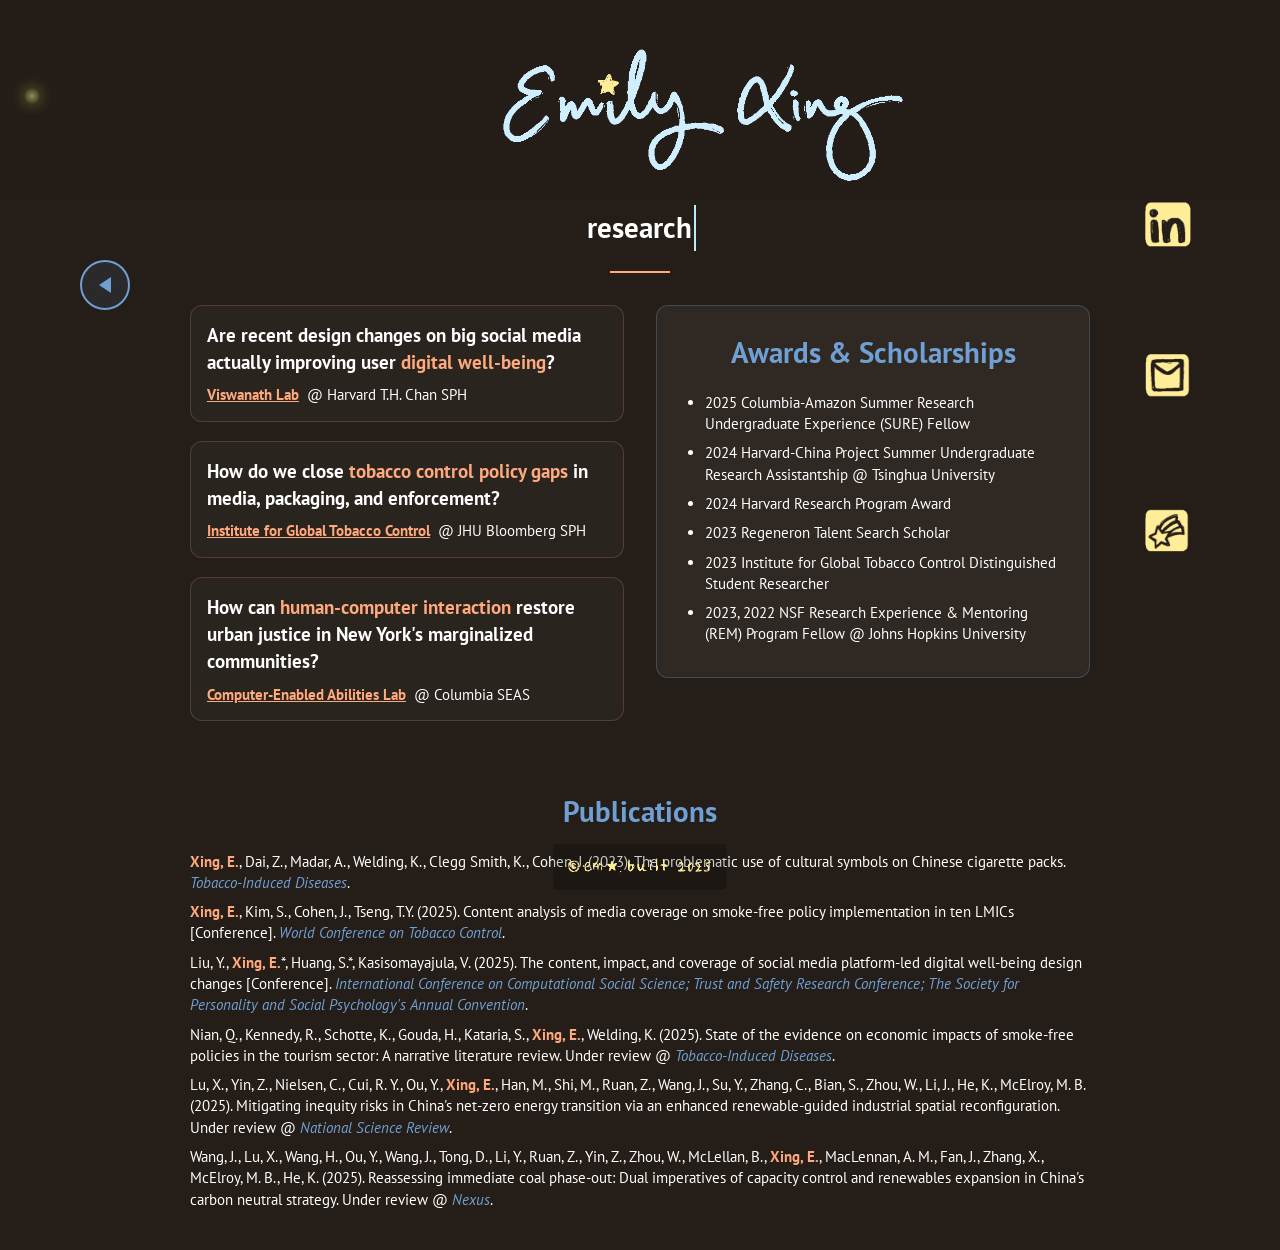
==== flower_research.html @ 37401774 "Update flower_research.html" ====
<!DOCTYPE html>
<html lang="en">
<head>
  <meta charset="UTF-8" />
  <meta name="viewport" content="width=device-width, initial-scale=1.0"/>
  <title>Research – Emily Xing</title>

  <!-- Load PT Sans and Courier Prime from Google Fonts -->
  <link
    href="https://fonts.googleapis.com/css2?family=PT+Sans:wght@400;700&family=Courier+Prime:wght@400;700&display=swap"
    rel="stylesheet"
  />

  <!-- Favicon -->
  <link rel="icon" href="images/favicon.PNG" type="image/png" />

  <style>
    /* ─── RESET & BASE ───────────────────────────────── */
    * {
      margin: 0; padding: 0; box-sizing: border-box;
    }
    body {
      background: #241d18;
      color: #fff;
      font-family: 'PT Sans', sans-serif;
      line-height: 1.6;
      cursor: url("images/cursor_normal.cur") 0 0, auto;
      padding: 2rem;
      padding-top: 6rem; /* space for fixed header */
      min-height: 120vh;
    }
    a {
      text-decoration: none;
    }

    /* ─── GLOWING CURSOR & SPARKLES ──────────────────── */
    .cursor-glow {
      position: fixed;
      width: 15px; height: 15px; border-radius: 50%;
      background: radial-gradient(circle, rgba(255,255,100,0.5) 0%, rgba(255,255,150,0.2) 60%, transparent 100%);
      pointer-events: none; z-index: 9999; transform: translate(-50%, -50%);
      box-shadow: 0 0 15px rgba(255,255,100,0.4);
      animation: firefly-glow 2.5s ease-in-out infinite;
    }
    .sparkle {
      position: fixed; width: 3px; height: 3px; background: rgba(255,255,120,0.8);
      border-radius: 50%; pointer-events: none; z-index: 9998;
      animation: sparkle-fade 1.2s ease-out forwards;
    }
    @keyframes firefly-glow {
      0%, 100% {
        transform: translate(-50%, -50%) scale(1);
        opacity: 0.8;
      }
      50% {
        transform: translate(-50%, -50%) scale(1.15);
        opacity: 1;
      }
    }
    @keyframes sparkle-fade {
      0% {
        opacity: 0.8;
        transform: scale(1);
      }
      100% {
        opacity: 0;
        transform: scale(0.3);
      }
    }

    /* ─── HEADER ────────────────────────────────────── */
    header {
      position: fixed;
      top: 55px;
      left: 55%;
      transform: translateX(-50%);
      display: inline-block;
      border-radius: 2px;
      z-index: 100;
    }
    header img.logo {
      display: block;
      margin: 0 auto;
      width: 80%;
      max-width: 80%;
      transform: translateY(-10px);
    }
    /* Gradient overlay under header for fade effect */
    .header-fade {
      position: fixed;
      top: 0;
      left: 0;
      width: 100%;
      height: 200px; /* covers header + a bit of content */
      background: linear-gradient(to bottom, #241d18 0%, transparent 100%);
      pointer-events: none;
      z-index: 90;
    }

    /* ─── HOME NAVIGATION ARROW ─────────────────────── */
    .home-nav {
      position: fixed;
      top: 260px;
      left: 80px;
      z-index: 100;
      background: rgba(112, 159, 211, 0.1);
      border: 2px solid #709fd3;
      border-radius: 50%;
      width: 50px;
      height: 50px;
      display: flex;
      align-items: center;
      justify-content: center;
      cursor: pointer;
      transition: all 0.3s ease;
      backdrop-filter: blur(10px);
    }
    .home-nav:hover {
      background: rgba(112, 159, 211, 0.2);
      border-color: #87ceeb;
      box-shadow: 0 0 20px rgba(112, 159, 211, 0.4);
      transform: translateX(-5px);
    }
    .home-nav::before {
      content: '';
      width: 0;
      height: 0;
      border-top: 8px solid transparent;
      border-bottom: 8px solid transparent;
      border-right: 12px solid #709fd3;
      transition: border-right-color 0.3s ease;
    }
    .home-nav:hover::before {
      border-right-color: #87ceeb;
    }

    /* ─── TYPEWRITER FOR "Research" ─────────────────── */
     .typewriter-line {
            display: inline-block;
            font-family: 'PT Sans', sans-serif;
            font-weight: 560;
            font-size: 1.8rem;
            margin: 220px auto 0 auto; /* Increased from 180px to 280px */
            color: white;
            overflow: hidden;
            white-space: nowrap;
        }
        
        /* Default state - text visible, no animation */
        .typewriter-line.no-animation {
            width: auto;
            border: none;
        }
        
        /* Animated state - only on first visit */
        .typewriter-line.animate {
            border-right: 0.1em solid #bdeafe;
            width: 0;
            animation: typing 2.25s steps(9, end) forwards, blink-caret 0.8s step-end infinite;
        }
        
        @keyframes typing {
            from { width: 0; }
            to { width: 7ch; } /* "research" is 8 characters */
        }
        
        @keyframes blink-caret {
            50% { border-color: transparent; }
        }
        

    /* ─── RIGHT SOCIAL ICONS ────────────────────────── */
    .social-sidebar {
      position: fixed;
      top: 150px;
      right: 37px;
      height: 400px;
      display: flex;
      flex-direction: column;
      align-items: center;
      gap: 1px;
      z-index: 10;
    }
    .social-sidebar img {
      display: block;
      transform: scale(0.4);
      transform-origin: center center;
    }
    .social-sidebar a + a {
      margin-top: 1px;
    }
    .social-sidebar a:hover img {
      filter: brightness(1.2) drop-shadow(0 0 10px rgba(255,169,126,0.6));
    }

    /* ─── RESEARCH PAGE CONTENT ─────────────────────── */
    .container {
      max-width: 900px;
      margin: 130px auto 0 auto; /* Increased from 200px to 300px */
      opacity: 0;
      transform: translateY(20px);
      animation: fadeIn 1s ease forwards;
      animation-delay: 2.4s; /* wait for typewriter to finish */
    }
    
    @keyframes fadeIn {
      from {
        opacity: 0; transform: translateY(20px);
      }
      to {
        opacity: 1; transform: translateY(0);
      }
    }
    
    h1.page-title {
      text-align: center;
      margin-bottom: 1.5rem;
      color: #fff;
      position: relative;
      height: 2.8rem;
      display: flex;
      justify-content: center;
      align-items: center;
    }
    
    /* Orange line below page title - FIXED */
    h1.page-title + .container .divider {
      width: 60px;
      height: 2px;
      margin: 1rem auto 2rem auto; /* Added more top margin and ensured centering */
      background: #ffa97e;
      display: block; /* Ensure it displays */
    }

    /* Two-column layout (labs and awards) */
    .main-content {
      display: flex;
      gap: 2rem;
      margin-bottom: 3rem;
    }
    .left-column, .right-column {
      flex: 1;
    }
    @media (max-width: 700px) {
      .main-content {
        display: block;
      }
    }

    /* Research section boxes */
    .research-section {
      margin-bottom: 1.2rem;
      padding: 1rem;
      background: rgba(255,255,255,0.03);
      border-radius: 12px;
      border: 1px solid rgba(255,169,126,0.2);
      transition: 0.3s;
    }
    .research-section:hover {
      transform: translateY(-3px);
      border-color: rgba(255,169,126,0.4);
      box-shadow: 0 8px 20px rgba(255,169,126,0.1);
    }
    .research-question {
      font-size: 1.2rem;
      font-weight: 600;
      margin-bottom: 0.6rem;
      color: #fff;
      line-height: 1.4;
    }
    .research-question .highlight {
      color: #ffa97e;
      font-weight: 600;
    }
    .lab-info {
      font-size: 0.95rem;
      font-weight: 600;
      color: #ffa97e;
      line-height: 1.3;
    }
    .lab-info a.lab-link {
      color: #ffa97e;
      font-weight: 600;
      text-decoration: underline;
      transition: color 0.3s;
    }
    .lab-info a.lab-link:hover {
      color: #1e90ff;
    }
    .lab-info span.uni {
      color: #fff;
      font-weight: 400;
      margin-left: 0.25rem;
    }

    /* Awards & Scholarships box (match height to research boxes) */
    .awards-section {
      padding: 1.5rem;
      background: rgba(255,255,255,0.05);
      border-radius: 12px;
      border: 1px solid rgba(112,159,211,0.3);
      color: #fff;
      display: flex;
      flex-direction: column;
      justify-content: center;
    }
    .section-title {
      font-size: 1.8rem;
      font-weight: 700;
      color: #709fd3;
      text-align: center;
      margin-bottom: 1rem; /* spacing below heading */
    }
    .award-list {
      list-style-type: disc;
      margin-left: 1.5rem;
    }
    .award-list li {
      margin-bottom: 0.5rem;
      font-size: 0.95rem;
      line-height: 1.4;
    }

    /* Publications section (full-width below both columns) */
    .publications-section {
      margin-top: 2rem;
    }
    .publications-section h2 {
      font-size: 1.8rem;
      font-weight: 700;
      color: #709fd3;
      text-align: center;
      margin-bottom: 1rem; /* spacing below heading */
    }
    .publication-list {
      list-style-type: none;
      margin-left: 0;
      padding-left: 0;
    }
    .publication-item {
      margin-bottom: 0.5rem;
      font-size: 0.95rem;
      line-height: 1.4;
    }
    .publication-item .author-name {
      font-weight: 700;
      color: #ffa97e;
    }
    .publication-item .journal-name {
      font-style: italic;
      color: #709fd3;
    }

    /* Responsive adjustments */
    @media (max-width: 480px) {
      .typewriter-line { 
        font-size: 1.5rem; 
        margin-top: 250px; /* Adjusted for mobile */
      }
      .container {
        margin-top: 270px; /* Adjusted for mobile */
      }
      .research-question { font-size: 1rem; }
      .lab-info, .award-list li, .publication-item { font-size: 0.9rem; }
      .home-nav { left: 20px; width: 45px; height: 45px; }
    }

  /* ─────────────────────────────────────────────────────
       SITE FOOTER
       ───────────────────────────────────────────────────── */
    .site-footer {
      position: fixed;
      bottom: 10px;
      left: 50%;
      transform: translateX(-50%);
      background: rgba(0, 0, 0, 0.2);
      display: inline-block;
      padding: 0.2rem 0.5rem;
      border-radius: 4px;
      z-index: 50;
    }
    .site-footer img {
      max-height: 40px;
      height: auto;
      display: block;
    }
  </style>
</head>

<body>
  <!-- Glowing cursor effect -->
  <div class="cursor-glow" id="cursor-glow"></div>
  <!-- Gradient overlay for fade effect -->
  <div class="header-fade"></div>

  <!-- Fixed header (logo) -->
  <header>
    <img src="images/name.gif" alt="name logo" class="logo"/>
  </header>

  <!-- Home navigation arrow -->
  <div class="home-nav" onclick="window.location.href='index.html'" title="Return to Home">
  </div>

  <!-- Right social icons -->
  <aside class="social-sidebar">
    <a href="https://www.linkedin.com/in/emily-xing-5663ab266/" target="_blank">
      <img src="images/icon_linkedin.PNG" alt="LinkedIn icon">
    </a>
    <a href="mailto:emletxing@gmail.com">
      <img src="images/icon_mail.PNG" alt="Email icon">
    </a>
    <a href="#">
      <img src="images/icon_shooting_star.PNG" alt="Star icon">
    </a>
  </aside>

  <!-- Research page content -->
  <h1 class="page-title">
      <span id="research-typewriter" class="typewriter-line">research</span>
    </h1>
  <div class="container" id="main-container">
    
    <div class="divider"></div>

    <div class="main-content">
      <!-- LEFT COLUMN: Research Topics -->
      <div class="left-column">
        <div class="research-section">
          <div class="research-question">
            Are recent design changes on big social media actually improving user 
            <span class="highlight">digital well-being</span>?
          </div>
          <div class="lab-info">
            <a href="https://hsph.harvard.edu/research/health-happiness/" class="lab-link" target="_blank">
              Viswanath Lab</a>
            <span class="uni">@ Harvard T.H. Chan SPH</span>
          </div>
        </div>

        <div class="research-section">
          <div class="research-question">
            How do we close 
            <span class="highlight">tobacco control policy gaps</span> 
            in media, packaging, and enforcement?
          </div>
          <div class="lab-info">
            <a href="https://publichealth.jhu.edu/institute-for-global-tobacco-control" class="lab-link" target="_blank">
              Institute for Global Tobacco Control</a>
            <span class="uni">@ JHU Bloomberg SPH</span>
          </div>
        </div>

        <div class="research-section">
          <div class="research-question">
            How can 
            <span class="highlight">human-computer interaction</span> 
            restore urban justice in New York's marginalized communities?
          </div>
          <div class="lab-info">
            <a href="https://ceal.cs.columbia.edu/people/" class="lab-link" target="_blank">
              Computer-Enabled Abilities Lab</a>
            <span class="uni">@ Columbia SEAS</span>
          </div>
        </div>
      </div>

      <!-- RIGHT COLUMN: Awards & Scholarships -->
      <div class="right-column">
        <div class="awards-section">
          <h2 class="section-title">Awards &amp; Scholarships</h2>
          <ul class="award-list">
            <li>2025 Columbia-Amazon Summer Research Undergraduate Experience (SURE) Fellow</li>
            <li>2024 Harvard-China Project Summer Undergraduate Research Assistantship @ Tsinghua University</li>
            <li>2024 Harvard Research Program Award</li>
            <li>2023 Regeneron Talent Search Scholar</li>
            <li>2023 Institute for Global Tobacco Control Distinguished Student Researcher</li>
            <li>2023, 2022 NSF Research Experience & Mentoring (REM) Program Fellow @ Johns Hopkins University</li>
          </ul>
        </div>
      </div>
    </div>

    <!-- PUBLICATIONS SECTION (full-width below both columns) -->
    <div class="publications-section">
      <h2>Publications</h2>
      <ul class="publication-list">
        <li class="publication-item">
          <span class="author-name">Xing, E.</span>, Dai, Z., Madar, A., Welding, K., Clegg Smith, K., Cohen, J. (2023). 
          The problematic use of cultural symbols on Chinese cigarette packs. 
          <span class="journal-name">Tobacco-Induced Diseases</span>.
        </li>
        <li class="publication-item">
          <span class="author-name">Xing, E.</span>, Kim, S., Cohen, J., Tseng, T.Y. (2025). 
          Content analysis of media coverage on smoke-free policy implementation in ten LMICs [Conference]. 
          <span class="journal-name">World Conference on Tobacco Control</span>.
        </li>
        <li class="publication-item">
          Liu, Y., <span class="author-name">Xing, E.</span>*, Huang, S.*, Kasisomayajula, V. (2025). 
          The content, impact, and coverage of social media platform-led digital well-being design changes [Conference]. 
          <span class="journal-name">International Conference on Computational Social Science; Trust and Safety Research Conference; The Society for Personality and Social Psychology's Annual Convention</span>.
        </li>
        <li class="publication-item">
          Nian, Q., Kennedy, R., Schotte, K., Gouda, H., Kataria, S., <span class="author-name">Xing, E.</span>, Welding, K. (2025). 
          State of the evidence on economic impacts of smoke-free policies in the tourism sector: A narrative literature review. Under review @ 
          <span class="journal-name">Tobacco-Induced Diseases</span>.
        </li>
        <li class="publication-item">
          Lu, X., Yin, Z., Nielsen, C., Cui, R. Y., Ou, Y., <span class="author-name">Xing, E.</span>, Han, M., Shi, M., Ruan, Z., Wang, J., Su, Y., Zhang, C., Bian, S., Zhou, W., Li, J., He, K., McElroy, M. B. (2025). 
          Mitigating inequity risks in China's net-zero energy transition via an enhanced renewable-guided industrial spatial reconfiguration. Under review @ 
          <span class="journal-name">National Science Review</span>.
        </li>
        <li class="publication-item">
          Wang, J., Lu, X., Wang, H., Ou, Y., Wang, J., Tong, D., Li, Y., Ruan, Z., Yin, Z., Zhou, W., McLellan, B., <span class="author-name">Xing, E.</span>, MacLennan, A. M., Fan, J., Zhang, X., McElroy, M. B., He, K. (2025). 
          Reassessing immediate coal phase-out: Dual imperatives of capacity control and renewables expansion in China's carbon neutral strategy. Under review @ 
          <span class="journal-name">Nexus</span>.
        </li>
      </ul>
    </div>
  </div>

  <!-- SITE FOOTER -->
  <footer class="site-footer">
    <img src="images/copyright.PNG" alt="Copyright ©" />
  </footer>

  <script>
    document.addEventListener('DOMContentLoaded', () => {
      const cursorGlow = document.getElementById('cursor-glow');
      const typewriter = document.getElementById('research-typewriter');
      let lastTime = 0;
      const interval = 150;

      // Always trigger the typewriter animation
      typewriter.classList.add('animate');

      // Sparkle trail on mouse move
      document.addEventListener('mousemove', (e) => {
        cursorGlow.style.left = e.clientX + 'px';
        cursorGlow.style.top = e.clientY + 'px';

        const now = Date.now();
        if (now - lastTime > interval) {
          const sparkle = document.createElement('div');
          sparkle.className = 'sparkle';
          const offsetX = (Math.random() - 0.5) * 20;
          const offsetY = (Math.random() - 0.5) * 20;
          sparkle.style.left = (e.clientX + offsetX) + 'px';
          sparkle.style.top = (e.clientY + offsetY) + 'px';
          document.body.appendChild(sparkle);
          setTimeout(() => sparkle.remove(), 1200);
          lastTime = now;
        }
      });

      // Remove the cursor after typing animation completes
      setTimeout(() => {
        typewriter.classList.add('typing-complete');
      }, 2500);

      // Fade out the "Research" title on scroll
      window.addEventListener('scroll', () => {
        const titleRect = typewriter.getBoundingClientRect();
        if (titleRect.top <= 100) {
          typewriter.classList.add('fade-out');
        } else {
          typewriter.classList.remove('fade-out');
        }
      });
    });
  </script>
</body>
</html>
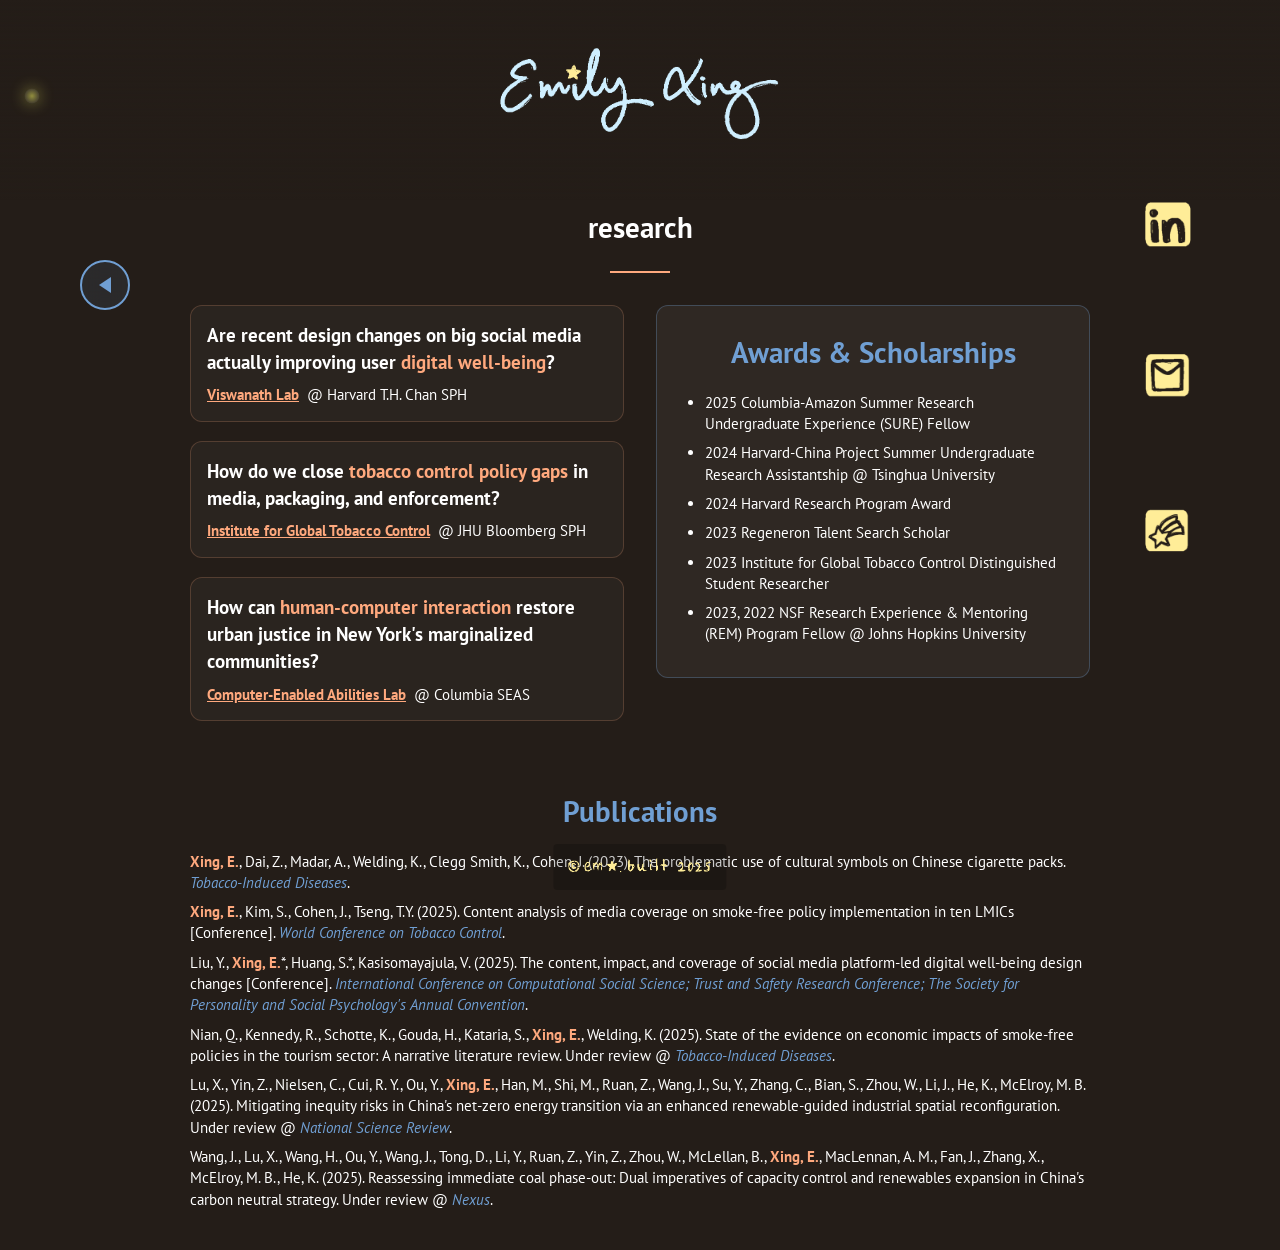
==== commit 1af30a2b: "Update flower_research.html" ====
--- a/flower_research.html
+++ b/flower_research.html
@@ -28,6 +28,7 @@
       padding: 2rem;
       padding-top: 6rem; /* space for fixed header */
       min-height: 120vh;
+      overflow-x: hidden;
     }
     a {
       text-decoration: none;
@@ -72,11 +73,13 @@
     header {
       position: fixed;
       top: 55px;
-      left: 55%;
+      left: 50%;
       transform: translateX(-50%);
       display: inline-block;
       border-radius: 2px;
       z-index: 100;
+      width: 90%;
+      max-width: 400px;
     }
     header img.logo {
       display: block;
@@ -147,16 +150,10 @@
         }
         
         /* Default state - text visible, no animation */
-        .typewriter-line.no-animation {
+        .typewriter-line {
             width: auto;
             border: none;
-        }
-        
-        /* Animated state - only on first visit */
-        .typewriter-line.animate {
-            border-right: 0.1em solid #bdeafe;
-            width: 0;
-            animation: typing 2.25s steps(9, end) forwards, blink-caret 0.8s step-end infinite;
+            animation: none; /* Remove typewriter animation */
         }
         
         @keyframes typing {
@@ -196,11 +193,9 @@
     /* ─── RESEARCH PAGE CONTENT ─────────────────────── */
     .container {
       max-width: 900px;
-      margin: 130px auto 0 auto; /* Increased from 200px to 300px */
-      opacity: 0;
-      transform: translateY(20px);
-      animation: fadeIn 1s ease forwards;
-      animation-delay: 2.4s; /* wait for typewriter to finish */
+      margin: 130px auto 0 auto;
+      opacity: 1; /* Remove fade-in animation */
+      transform: none; /* Remove transform animation */
     }
     
     @keyframes fadeIn {
@@ -241,11 +236,6 @@
     .left-column, .right-column {
       flex: 1;
     }
-    @media (max-width: 700px) {
-      .main-content {
-        display: block;
-      }
-    }
 
     /* Research section boxes */
     .research-section {
@@ -351,21 +341,7 @@
       color: #709fd3;
     }
 
-    /* Responsive adjustments */
-    @media (max-width: 480px) {
-      .typewriter-line { 
-        font-size: 1.5rem; 
-        margin-top: 250px; /* Adjusted for mobile */
-      }
-      .container {
-        margin-top: 270px; /* Adjusted for mobile */
-      }
-      .research-question { font-size: 1rem; }
-      .lab-info, .award-list li, .publication-item { font-size: 0.9rem; }
-      .home-nav { left: 20px; width: 45px; height: 45px; }
-    }
-
-  /* ─────────────────────────────────────────────────────
+    /* ─────────────────────────────────────────────────────
        SITE FOOTER
        ───────────────────────────────────────────────────── */
     .site-footer {
@@ -383,6 +359,199 @@
       max-height: 40px;
       height: auto;
       display: block;
+    }
+
+    /* ─────────────────────────────────────────────────────
+       MOBILE & TABLET RESPONSIVE STYLES
+       ───────────────────────────────────────────────────── */
+    
+    /* Tablets */
+    @media screen and (max-width: 1024px) {
+      .social-sidebar {
+        right: 20px;
+        top: 120px;
+      }
+      .social-sidebar img {
+        transform: scale(0.35);
+      }
+      
+      .home-nav {
+        left: 40px;
+        width: 45px;
+        height: 45px;
+      }
+      
+      .typewriter-line {
+        font-size: 1.6rem;
+      }
+      
+      .research-question {
+        font-size: 1.1rem;
+      }
+      
+      .main-content {
+        gap: 1.5rem;
+      }
+    }
+    
+    /* Mobile devices */
+    @media screen and (max-width: 768px) {
+      body {
+        padding: 1rem;
+        padding-top: 4rem;
+      }
+      
+      /* Hide cursor effects on mobile for performance */
+      .cursor-glow,
+      .sparkle {
+        display: none;
+      }
+      
+      /* Mobile header with full-width background */
+      header {
+        background: linear-gradient(to bottom, rgba(36, 29, 24, 0.98) 0%, rgba(36, 29, 24, 0.85) 40%, rgba(36, 29, 24, 0.3) 80%, transparent 100%);
+        padding: 10px;
+        padding-top: 20px;
+        border-radius: 0;
+        width: 100vw;
+        max-width: none;
+        left: 0;
+        top: 0;
+        transform: none;
+        display: flex;
+        justify-content: center;
+        height: 120px;
+        align-items: center;
+      }
+      
+      /* Home button in top left on mobile */
+      .home-nav {
+        top: 30px;
+        left: 20px;
+        width: 40px;
+        height: 40px;
+        z-index: 150; /* Above header */
+      }
+      .home-nav::before {
+        border-top: 6px solid transparent;
+        border-bottom: 6px solid transparent;
+        border-right: 10px solid #709fd3;
+      }
+      
+      /* Social icons at absolute bottom with heavy overlap */
+      .social-sidebar {
+        position: fixed;
+        bottom: 20px; /* Absolute bottom positioning */
+        left: 50%;
+        transform: translateX(-50%);
+        flex-direction: column;
+        height: auto;
+        width: auto;
+        justify-content: center;
+        gap: 0;
+        z-index: 600;
+      }
+      .social-sidebar a {
+        margin: 0 !important;
+        margin-top: -70px !important; /* Heavy overlap */
+      }
+      .social-sidebar a:first-child {
+        margin-top: 0 !important;
+      }
+      .social-sidebar img {
+        transform: scale(0.3);
+      }
+      
+      /* Adjust typewriter and content positioning - reduced spacing */
+      .typewriter-line { 
+        font-size: 1.4rem; 
+        margin-top: 140px; /* Reduced from 180px */
+      }
+      
+      .container {
+        margin-top: 160px; /* Reduced from 200px */
+        padding: 0 10px;
+      }
+      
+      /* Stack columns on mobile */
+      .main-content {
+        display: block;
+        gap: 0;
+      }
+      
+      .left-column, .right-column {
+        margin-bottom: 2rem;
+      }
+      
+      /* Adjust text sizes for mobile */
+      .research-question { 
+        font-size: 1rem; 
+      }
+      
+      .lab-info, .award-list li, .publication-item { 
+        font-size: 0.9rem; 
+      }
+      
+      .section-title {
+        font-size: 1.5rem;
+      }
+      
+      .publications-section h2 {
+        font-size: 1.5rem;
+      }
+      
+      /* Remove header fade on mobile */
+      .header-fade {
+        display: none;
+      }
+    }
+    
+    /* Small mobile devices */
+    @media screen and (max-width: 480px) {
+      .typewriter-line { 
+        font-size: 1.2rem; 
+        margin-top: 160px;
+      }
+      
+      .container {
+        margin-top: 180px;
+        padding: 0 5px;
+      }
+      
+      .research-question { 
+        font-size: 0.95rem; 
+      }
+      
+      .lab-info, .award-list li, .publication-item { 
+        font-size: 0.85rem; 
+      }
+      
+      .home-nav {
+        width: 35px;
+        height: 35px;
+        left: 15px;
+        top: 25px;
+      }
+      
+      .social-sidebar a {
+        margin-top: -60px !important; /* Slightly less overlap on very small screens */
+      }
+    }
+    
+    /* Landscape mobile orientation */
+    @media screen and (max-height: 500px) and (orientation: landscape) {
+      .typewriter-line {
+        margin-top: 120px;
+        font-size: 1.1rem;
+      }
+      
+      .container {
+        margin-top: 140px;
+      }
+      
+      .social-sidebar {
+        bottom: 15px; /* Stay at absolute bottom on small screens */
+      }
     }
   </style>
 </head>
@@ -527,46 +696,29 @@
   <script>
     document.addEventListener('DOMContentLoaded', () => {
       const cursorGlow = document.getElementById('cursor-glow');
-      const typewriter = document.getElementById('research-typewriter');
       let lastTime = 0;
       const interval = 150;
 
-      // Always trigger the typewriter animation
-      typewriter.classList.add('animate');
-
-      // Sparkle trail on mouse move
-      document.addEventListener('mousemove', (e) => {
-        cursorGlow.style.left = e.clientX + 'px';
-        cursorGlow.style.top = e.clientY + 'px';
-
-        const now = Date.now();
-        if (now - lastTime > interval) {
-          const sparkle = document.createElement('div');
-          sparkle.className = 'sparkle';
-          const offsetX = (Math.random() - 0.5) * 20;
-          const offsetY = (Math.random() - 0.5) * 20;
-          sparkle.style.left = (e.clientX + offsetX) + 'px';
-          sparkle.style.top = (e.clientY + offsetY) + 'px';
-          document.body.appendChild(sparkle);
-          setTimeout(() => sparkle.remove(), 1200);
-          lastTime = now;
-        }
-      });
-
-      // Remove the cursor after typing animation completes
-      setTimeout(() => {
-        typewriter.classList.add('typing-complete');
-      }, 2500);
-
-      // Fade out the "Research" title on scroll
-      window.addEventListener('scroll', () => {
-        const titleRect = typewriter.getBoundingClientRect();
-        if (titleRect.top <= 100) {
-          typewriter.classList.add('fade-out');
-        } else {
-          typewriter.classList.remove('fade-out');
-        }
-      });
+      // Sparkle trail on mouse move (only on desktop)
+      if (window.innerWidth > 768) {
+        document.addEventListener('mousemove', (e) => {
+          cursorGlow.style.left = e.clientX + 'px';
+          cursorGlow.style.top = e.clientY + 'px';
+
+          const now = Date.now();
+          if (now - lastTime > interval) {
+            const sparkle = document.createElement('div');
+            sparkle.className = 'sparkle';
+            const offsetX = (Math.random() - 0.5) * 20;
+            const offsetY = (Math.random() - 0.5) * 20;
+            sparkle.style.left = (e.clientX + offsetX) + 'px';
+            sparkle.style.top = (e.clientY + offsetY) + 'px';
+            document.body.appendChild(sparkle);
+            setTimeout(() => sparkle.remove(), 1200);
+            lastTime = now;
+          }
+        });
+      }
     });
   </script>
 </body>
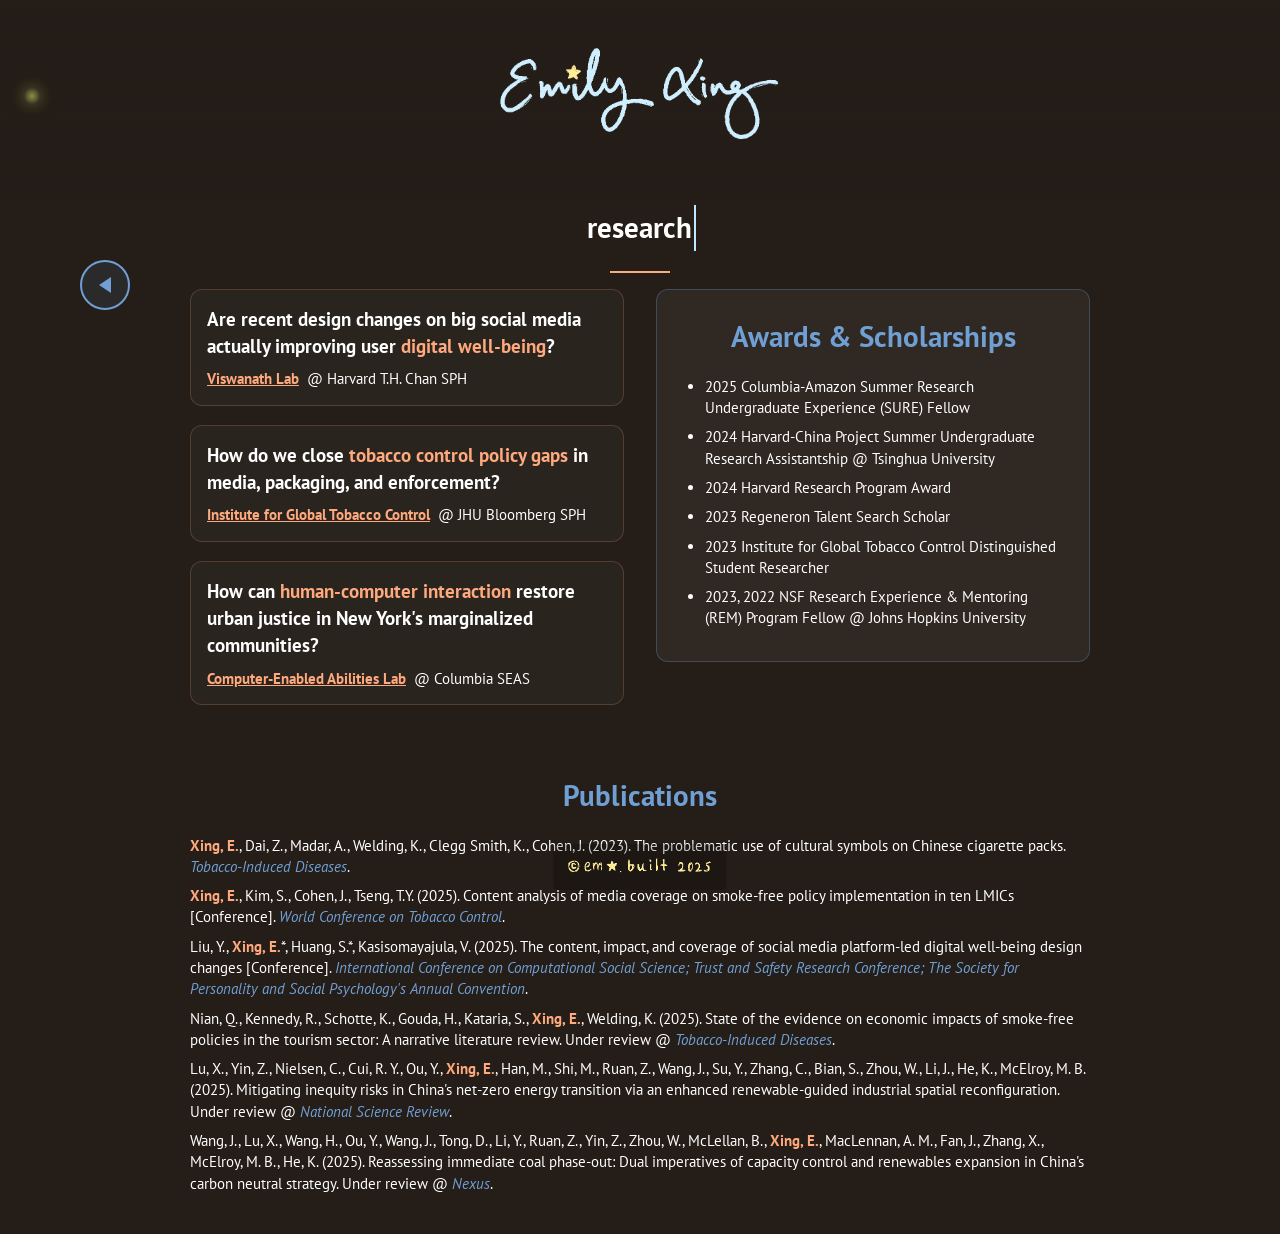
==== commit 975debb6: "Update flower_research.html" ====
--- a/flower_research.html
+++ b/flower_research.html
@@ -142,18 +142,24 @@
             display: inline-block;
             font-family: 'PT Sans', sans-serif;
             font-weight: 560;
-            font-size: 1.8rem;
-            margin: 220px auto 0 auto; /* Increased from 180px to 280px */
+            font-size: 1.8rem; /* Same as homepage */
+            margin: 220px auto 0 auto;
             color: white;
             overflow: hidden;
             white-space: nowrap;
         }
         
         /* Default state - text visible, no animation */
-        .typewriter-line {
+        .typewriter-line.no-animation {
             width: auto;
             border: none;
-            animation: none; /* Remove typewriter animation */
+        }
+        
+        /* Animated state - only on first visit */
+        .typewriter-line.animate {
+            border-right: 0.1em solid #bdeafe;
+            width: 0;
+            animation: typing 2.25s steps(9, end) forwards, blink-caret 0.8s step-end infinite;
         }
         
         @keyframes typing {
@@ -166,36 +172,19 @@
         }
         
 
-    /* ─── RIGHT SOCIAL ICONS ────────────────────────── */
+    /* ─── RIGHT SOCIAL ICONS - REMOVED ────────────────────────── */
     .social-sidebar {
-      position: fixed;
-      top: 150px;
-      right: 37px;
-      height: 400px;
-      display: flex;
-      flex-direction: column;
-      align-items: center;
-      gap: 1px;
-      z-index: 10;
-    }
-    .social-sidebar img {
-      display: block;
-      transform: scale(0.4);
-      transform-origin: center center;
-    }
-    .social-sidebar a + a {
-      margin-top: 1px;
-    }
-    .social-sidebar a:hover img {
-      filter: brightness(1.2) drop-shadow(0 0 10px rgba(255,169,126,0.6));
+      display: none !important; /* Completely hidden everywhere */
     }
 
     /* ─── RESEARCH PAGE CONTENT ─────────────────────── */
     .container {
       max-width: 900px;
       margin: 130px auto 0 auto;
-      opacity: 1; /* Remove fade-in animation */
-      transform: none; /* Remove transform animation */
+      opacity: 0;
+      transform: translateY(20px);
+      animation: fadeIn 1s ease forwards;
+      animation-delay: 2.4s; /* wait for typewriter to finish */
     }
     
     @keyframes fadeIn {
@@ -209,7 +198,7 @@
     
     h1.page-title {
       text-align: center;
-      margin-bottom: 1.5rem;
+      margin-bottom: 0.5rem; /* Reduced from 1.5rem */
       color: #fff;
       position: relative;
       height: 2.8rem;
@@ -222,7 +211,7 @@
     h1.page-title + .container .divider {
       width: 60px;
       height: 2px;
-      margin: 1rem auto 2rem auto; /* Added more top margin and ensured centering */
+      margin: 0.5rem auto 1rem auto; /* Reduced top and bottom margins */
       background: #ffa97e;
       display: block; /* Ensure it displays */
     }
@@ -314,6 +303,11 @@
     /* Publications section (full-width below both columns) */
     .publications-section {
       margin-top: 2rem;
+    }
+    
+    /* Hide mobile social wrapper on desktop */
+    .mobile-social-wrapper {
+      display: none;
     }
     .publications-section h2 {
       font-size: 1.8rem;
@@ -424,10 +418,10 @@
         align-items: center;
       }
       
-      /* Home button in top left on mobile */
+      /* Home button positioned to avoid header collision */
       .home-nav {
         top: 30px;
-        left: 20px;
+        left: 15px; /* Moved further left */
         width: 40px;
         height: 40px;
         z-index: 150; /* Above header */
@@ -451,15 +445,15 @@
         gap: 0;
         z-index: 600;
       }
-      .social-sidebar a {
+      .social-sidebar.mobile-only a {
         margin: 0 !important;
-        margin-top: -70px !important; /* Heavy overlap */
-      }
-      .social-sidebar a:first-child {
-        margin-top: 0 !important;
-      }
-      .social-sidebar img {
-        transform: scale(0.3);
+        margin-top: -70px !important; /* Same heavy overlap as homepage */
+      }
+      .social-sidebar.mobile-only a:first-child {
+        margin-top: 0 !important; /* First icon has no negative margin */
+      }
+      .social-sidebar.mobile-only img {
+        transform: scale(0.3); /* Same scale as homepage */
       }
       
       /* Adjust typewriter and content positioning - reduced spacing */
@@ -509,7 +503,7 @@
     /* Small mobile devices */
     @media screen and (max-width: 480px) {
       .typewriter-line { 
-        font-size: 1.2rem; 
+        font-size: 1.6rem; /* Bigger on small mobile too */
         margin-top: 160px;
       }
       
@@ -571,18 +565,8 @@
   <div class="home-nav" onclick="window.location.href='index.html'" title="Return to Home">
   </div>
 
-  <!-- Right social icons -->
-  <aside class="social-sidebar">
-    <a href="https://www.linkedin.com/in/emily-xing-5663ab266/" target="_blank">
-      <img src="images/icon_linkedin.PNG" alt="LinkedIn icon">
-    </a>
-    <a href="mailto:emletxing@gmail.com">
-      <img src="images/icon_mail.PNG" alt="Email icon">
-    </a>
-    <a href="#">
-      <img src="images/icon_shooting_star.PNG" alt="Star icon">
-    </a>
-  </aside>
+  <!-- RIGHT SOCIAL ICONS - REMOVED -->
+  <!-- Social icons completely removed from research page -->
 
   <!-- Research page content -->
   <h1 class="page-title">
@@ -696,8 +680,15 @@
   <script>
     document.addEventListener('DOMContentLoaded', () => {
       const cursorGlow = document.getElementById('cursor-glow');
+      const typewriter = document.getElementById('research-typewriter');
+      const isMobile = window.innerWidth <= 768;
       let lastTime = 0;
       const interval = 150;
+
+      // Only trigger typewriter animation on desktop
+      if (!isMobile && typewriter) {
+        typewriter.classList.add('animate');
+      }
 
       // Sparkle trail on mouse move (only on desktop)
       if (window.innerWidth > 768) {
@@ -718,6 +709,25 @@
             lastTime = now;
           }
         });
+
+        // Remove the cursor after typing animation completes (desktop only)
+        setTimeout(() => {
+          if (typewriter) {
+            typewriter.classList.add('typing-complete');
+          }
+        }, 2500);
+
+        // Fade out the "Research" title on scroll (desktop only)
+        window.addEventListener('scroll', () => {
+          if (typewriter) {
+            const titleRect = typewriter.getBoundingClientRect();
+            if (titleRect.top <= 100) {
+              typewriter.classList.add('fade-out');
+            } else {
+              typewriter.classList.remove('fade-out');
+            }
+          }
+        });
       }
     });
   </script>
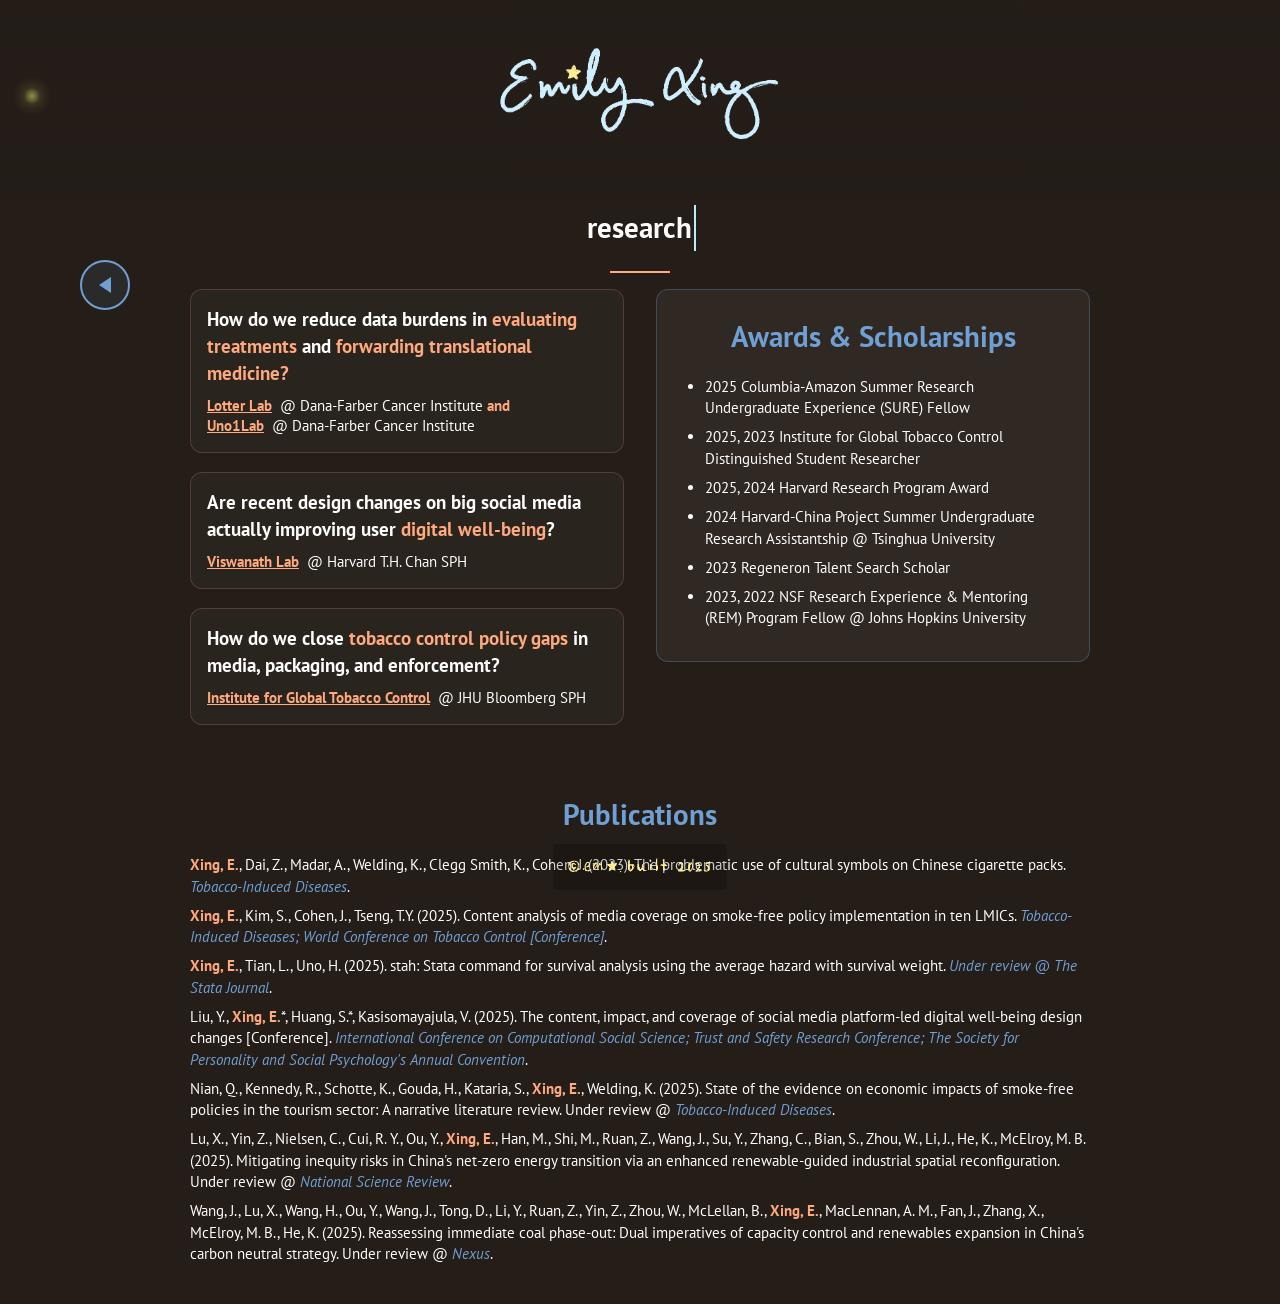
==== commit 67dbe9f9: "Update flower_research.html" ====
--- a/flower_research.html
+++ b/flower_research.html
@@ -3,7 +3,7 @@
 <head>
   <meta charset="UTF-8" />
   <meta name="viewport" content="width=device-width, initial-scale=1.0"/>
-  <title>Research – Emily Xing</title>
+  <title>Emily Xing</title>
 
   <!-- Load PT Sans and Courier Prime from Google Fonts -->
   <link
@@ -401,7 +401,7 @@
         display: none;
       }
       
-      /* Mobile header with full-width background */
+      /* Mobile header with consistent positioning */
       header {
         background: linear-gradient(to bottom, rgba(36, 29, 24, 0.98) 0%, rgba(36, 29, 24, 0.85) 40%, rgba(36, 29, 24, 0.3) 80%, transparent 100%);
         padding: 10px;
@@ -581,6 +581,23 @@
       <div class="left-column">
         <div class="research-section">
           <div class="research-question">
+            How do we reduce data burdens in 
+            <span class="highlight">evaluating treatments</span> and
+            <span class="highlight">forwarding translational medicine?</span> 
+          </div>
+          <div class="lab-info">
+            <a href="https://lotterlab.github.io/" class="lab-link" target="_blank">
+              Lotter Lab</a>
+            <span class="uni">@ Dana-Farber Cancer Institute</span> and
+          </div>
+          <div class="lab-info">
+            <a href="https://www.uno1lab.com/" class="lab-link" target="_blank">
+              Uno1Lab</a>
+            <span class="uni">@ Dana-Farber Cancer Institute</span>
+          </div>
+        </div>
+        <div class="research-section">
+          <div class="research-question">
             Are recent design changes on big social media actually improving user 
             <span class="highlight">digital well-being</span>?
           </div>
@@ -604,18 +621,7 @@
           </div>
         </div>
 
-        <div class="research-section">
-          <div class="research-question">
-            How can 
-            <span class="highlight">human-computer interaction</span> 
-            restore urban justice in New York's marginalized communities?
-          </div>
-          <div class="lab-info">
-            <a href="https://ceal.cs.columbia.edu/people/" class="lab-link" target="_blank">
-              Computer-Enabled Abilities Lab</a>
-            <span class="uni">@ Columbia SEAS</span>
-          </div>
-        </div>
+
       </div>
 
       <!-- RIGHT COLUMN: Awards & Scholarships -->
@@ -624,10 +630,10 @@
           <h2 class="section-title">Awards &amp; Scholarships</h2>
           <ul class="award-list">
             <li>2025 Columbia-Amazon Summer Research Undergraduate Experience (SURE) Fellow</li>
+            <li>2025, 2023 Institute for Global Tobacco Control Distinguished Student Researcher</li>
+            <li>2025, 2024 Harvard Research Program Award</li>
             <li>2024 Harvard-China Project Summer Undergraduate Research Assistantship @ Tsinghua University</li>
-            <li>2024 Harvard Research Program Award</li>
             <li>2023 Regeneron Talent Search Scholar</li>
-            <li>2023 Institute for Global Tobacco Control Distinguished Student Researcher</li>
             <li>2023, 2022 NSF Research Experience & Mentoring (REM) Program Fellow @ Johns Hopkins University</li>
           </ul>
         </div>
@@ -645,8 +651,13 @@
         </li>
         <li class="publication-item">
           <span class="author-name">Xing, E.</span>, Kim, S., Cohen, J., Tseng, T.Y. (2025). 
-          Content analysis of media coverage on smoke-free policy implementation in ten LMICs [Conference]. 
-          <span class="journal-name">World Conference on Tobacco Control</span>.
+          Content analysis of media coverage on smoke-free policy implementation in ten LMICs. 
+          <span class="journal-name">Tobacco-Induced Diseases; World Conference on Tobacco Control [Conference]</span>.
+        </li>
+        <li class="publication-item">
+          <span class="author-name">Xing, E.</span>, Tian, L., Uno, H. (2025). 
+           stah: Stata command for survival analysis using the average hazard with survival weight. 
+          <span class="journal-name">Under review @ The Stata Journal</span>.
         </li>
         <li class="publication-item">
           Liu, Y., <span class="author-name">Xing, E.</span>*, Huang, S.*, Kasisomayajula, V. (2025). 
@@ -681,12 +692,11 @@
     document.addEventListener('DOMContentLoaded', () => {
       const cursorGlow = document.getElementById('cursor-glow');
       const typewriter = document.getElementById('research-typewriter');
-      const isMobile = window.innerWidth <= 768;
       let lastTime = 0;
       const interval = 150;
 
-      // Only trigger typewriter animation on desktop
-      if (!isMobile && typewriter) {
+      // Always trigger typewriter animation (desktop and mobile)
+      if (typewriter) {
         typewriter.classList.add('animate');
       }
 
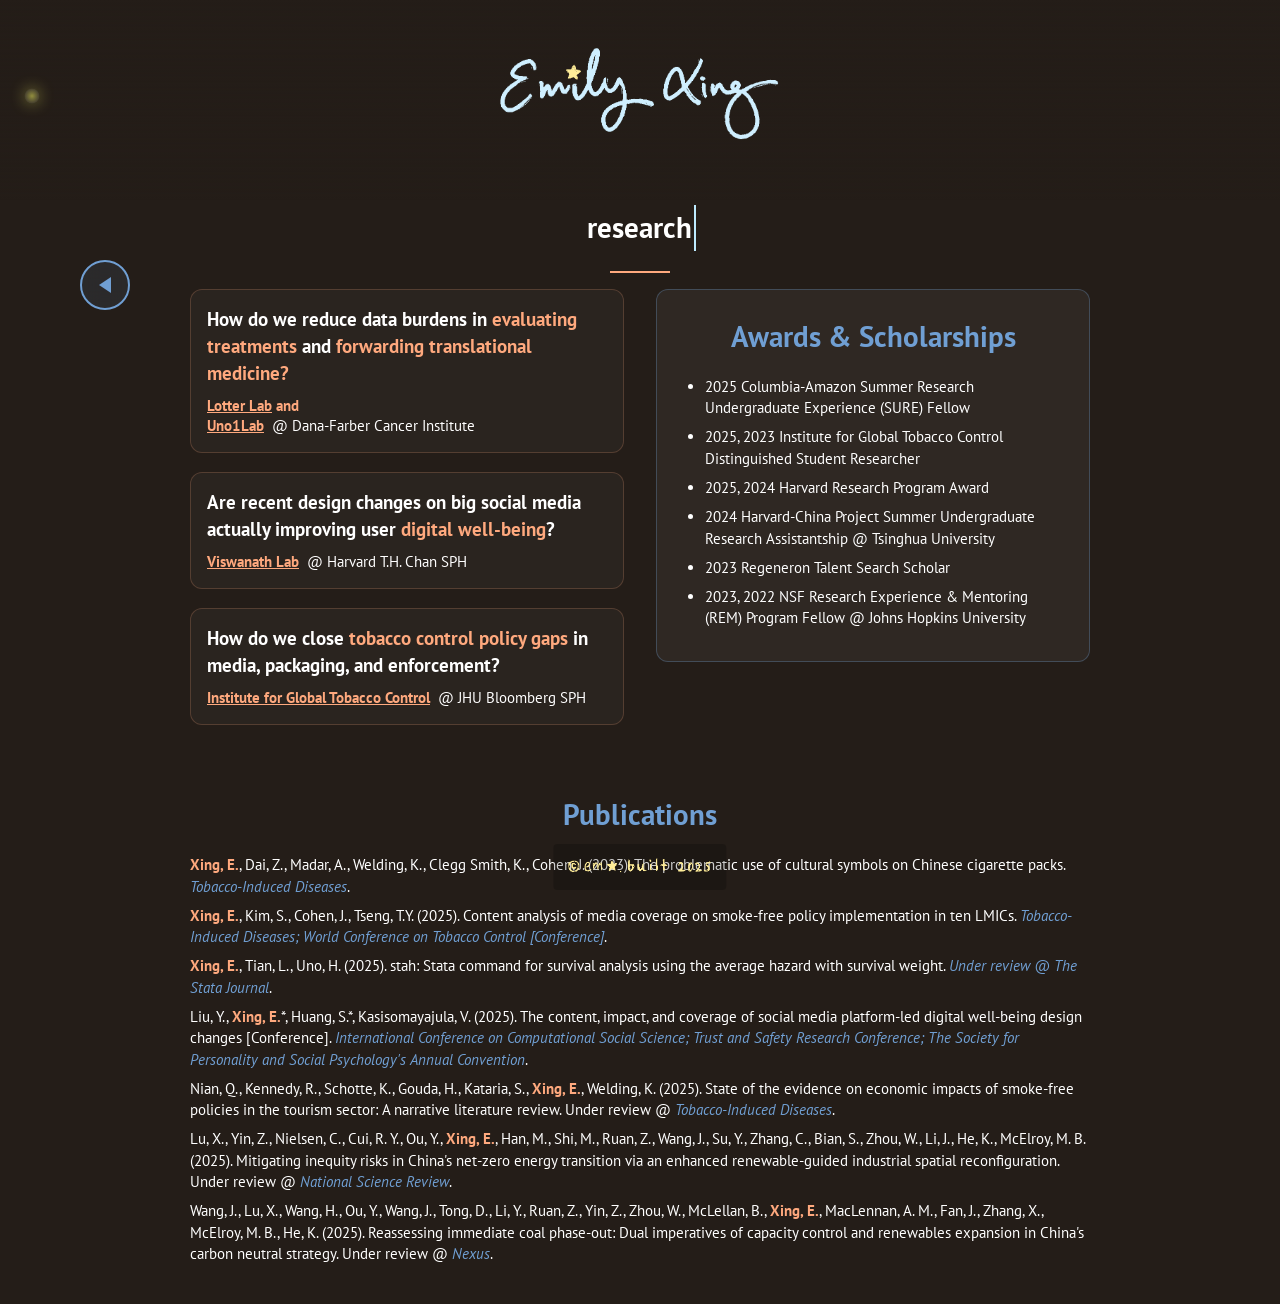
==== commit 69ce45e6: "Update flower_research.html" ====
--- a/flower_research.html
+++ b/flower_research.html
@@ -587,8 +587,7 @@
           </div>
           <div class="lab-info">
             <a href="https://lotterlab.github.io/" class="lab-link" target="_blank">
-              Lotter Lab</a>
-            <span class="uni">@ Dana-Farber Cancer Institute</span> and
+              Lotter Lab</a> and
           </div>
           <div class="lab-info">
             <a href="https://www.uno1lab.com/" class="lab-link" target="_blank">
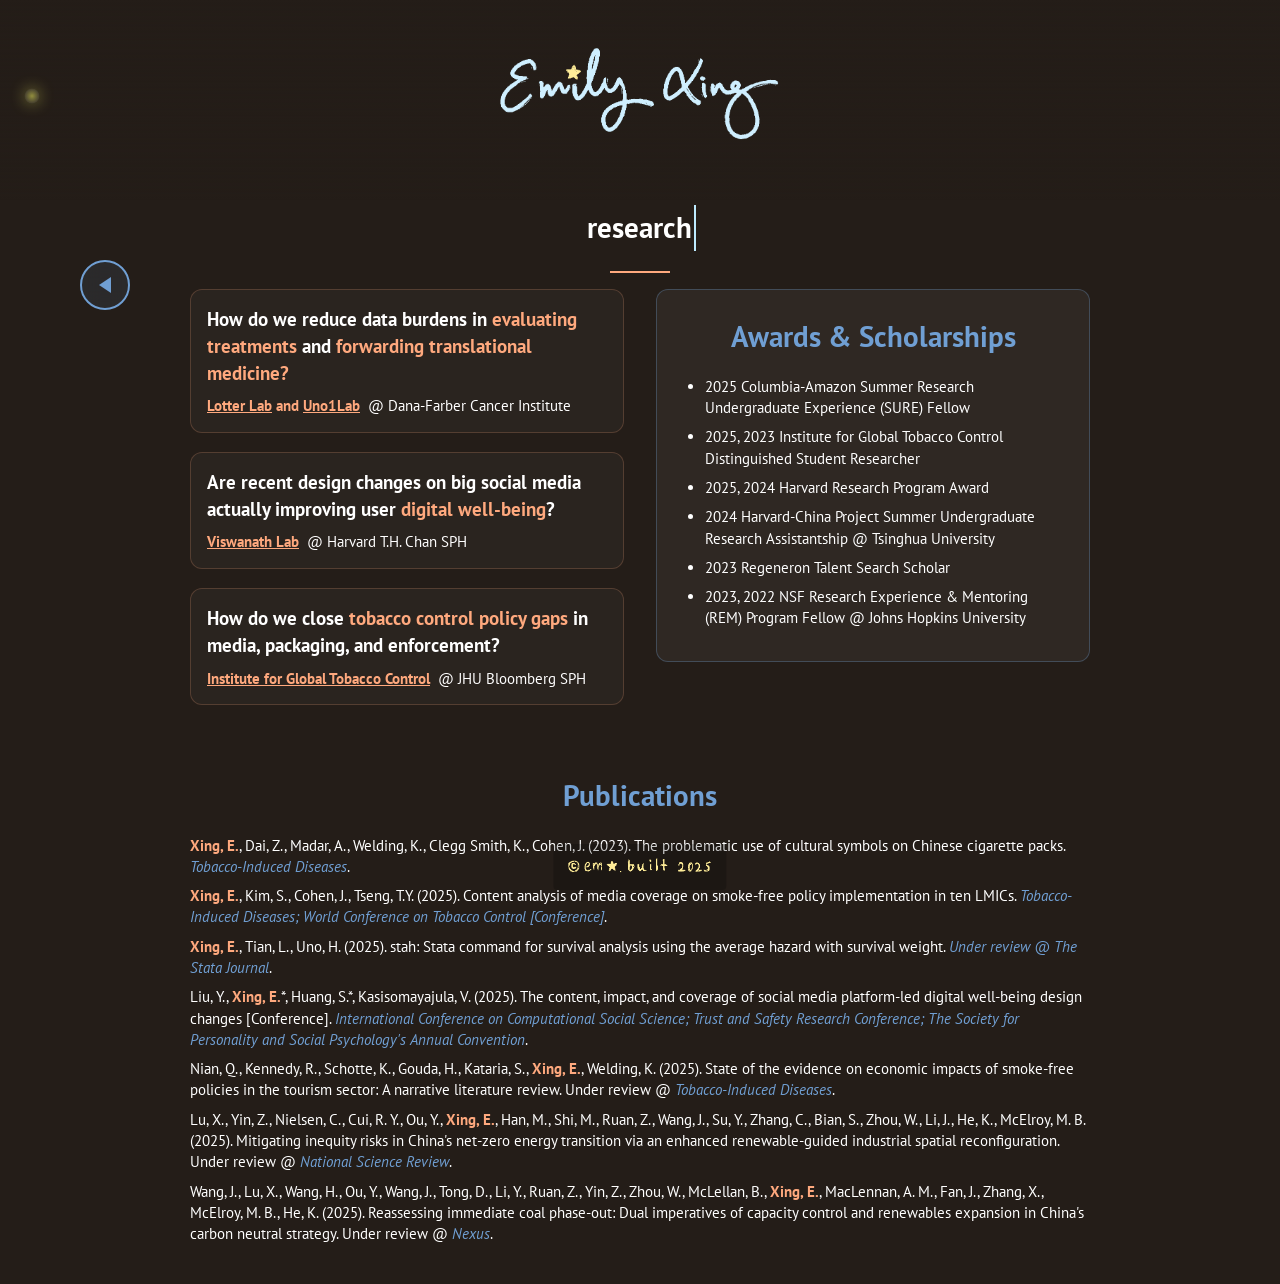
==== commit 464efbce: "Update flower_research.html" ====
--- a/flower_research.html
+++ b/flower_research.html
@@ -588,8 +588,7 @@
           <div class="lab-info">
             <a href="https://lotterlab.github.io/" class="lab-link" target="_blank">
               Lotter Lab</a> and
-          </div>
-          <div class="lab-info">
+    
             <a href="https://www.uno1lab.com/" class="lab-link" target="_blank">
               Uno1Lab</a>
             <span class="uni">@ Dana-Farber Cancer Institute</span>
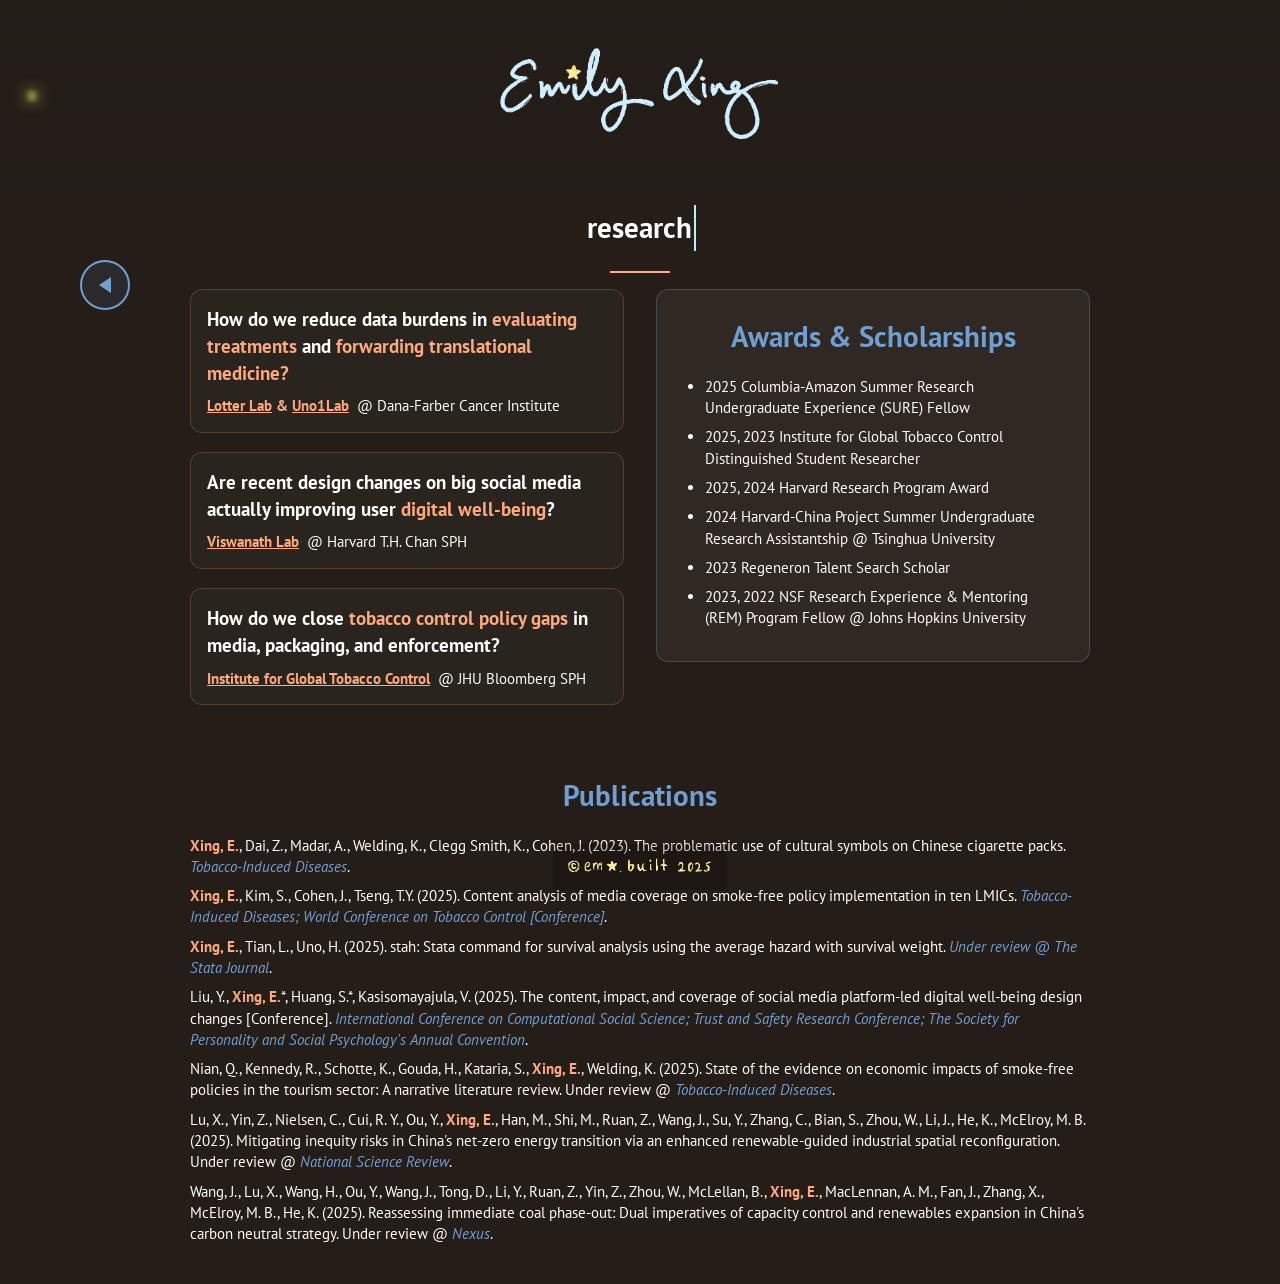
==== commit 417122e3: "Fix HTML formatting for lab links" ====
--- a/flower_research.html
+++ b/flower_research.html
@@ -587,7 +587,7 @@
           </div>
           <div class="lab-info">
             <a href="https://lotterlab.github.io/" class="lab-link" target="_blank">
-              Lotter Lab</a> and
+              Lotter Lab</a> &
     
             <a href="https://www.uno1lab.com/" class="lab-link" target="_blank">
               Uno1Lab</a>
